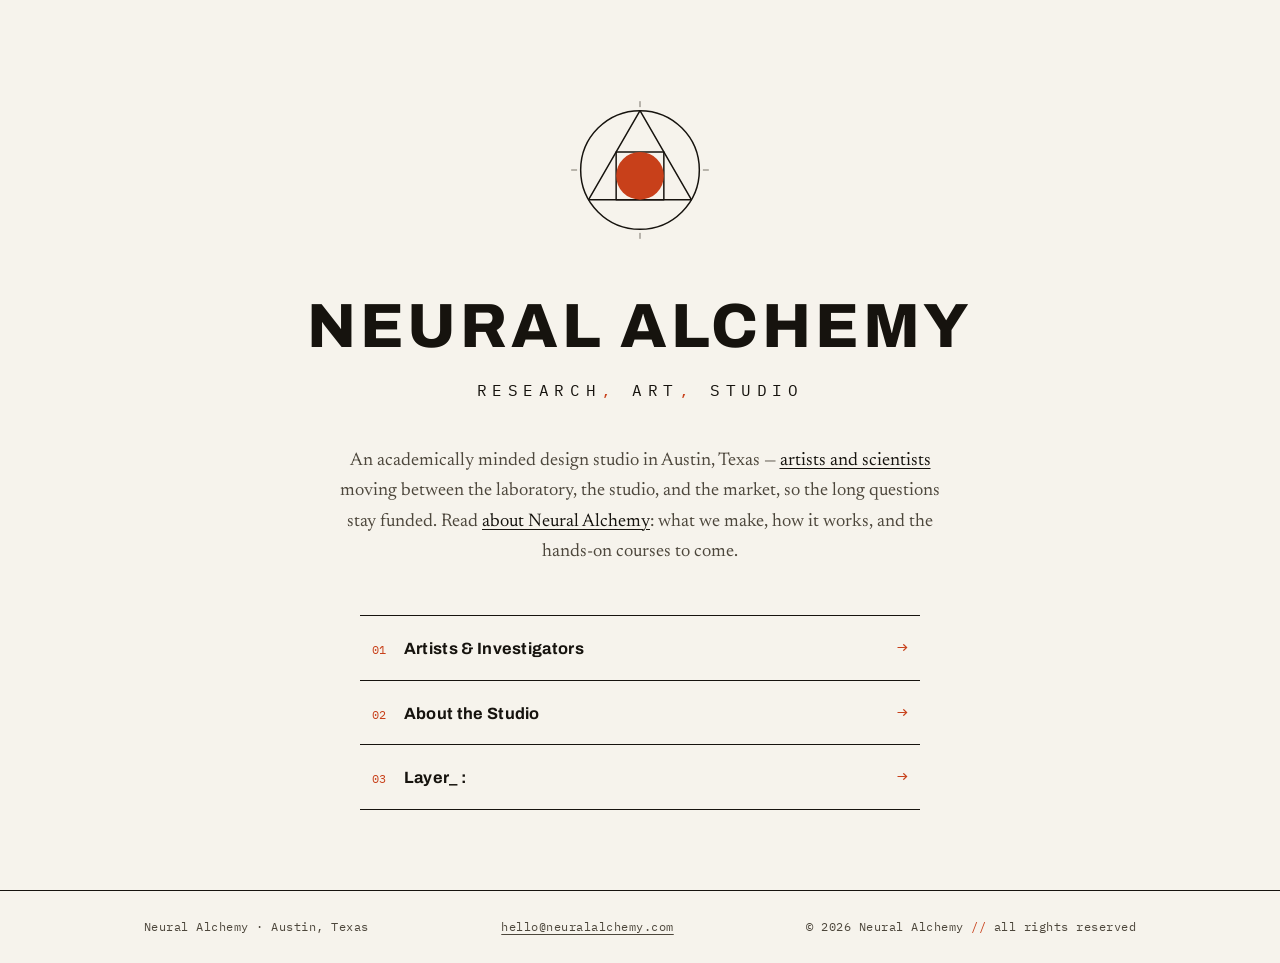
==== index.html @ a2203ccd "Round 2: blurb per critique, 03 Layer_ node, mark explorations page Blurb: scientists for investigat" ====
<!DOCTYPE html>
<html lang="en">
<head>
<meta charset="utf-8">
<meta name="viewport" content="width=device-width, initial-scale=1">
<title>Neural Alchemy — Research, Art, Studio</title>
<meta name="description" content="Neural Alchemy is an academically minded design studio in Austin, Texas. Research, Art, Studio — three primitives, one whole.">
<link rel="preconnect" href="https://fonts.googleapis.com">
<link rel="preconnect" href="https://fonts.gstatic.com" crossorigin>
<link href="https://fonts.googleapis.com/css2?family=Archivo:wght@700;800&family=IBM+Plex+Mono:wght@400;500&family=Newsreader:ital,opsz,wght@0,6..72,400;0,6..72,600;1,6..72,400&display=swap" rel="stylesheet">
<link rel="stylesheet" href="styles.css">
<link rel="icon" href="data:image/svg+xml,%3Csvg xmlns='http://www.w3.org/2000/svg' viewBox='0 0 32 32'%3E%3Crect width='32' height='32' fill='%23f6f3ec'/%3E%3Ccircle cx='16' cy='16' r='11.5' fill='none' stroke='%2316130e' stroke-width='1.8'/%3E%3Cpath d='M16 5 L6.5 21.5 L25.5 21.5 Z' fill='none' stroke='%2316130e' stroke-width='1.8' stroke-linejoin='round'/%3E%3Ccircle cx='16' cy='17.2' r='4' fill='%23c8401a'/%3E%3C/svg%3E">
</head>
<body class="landing">

<main class="wrap landing-hero">

  <svg class="mark" viewBox="0 0 300 300" role="img"
       aria-label="Neural Alchemy mark: a circle, triangle, and square nested in one construction">
    <g stroke="#4d473c" stroke-width="1.25">
      <line x1="150" y1="34"  x2="150" y2="44"/>
      <line x1="150" y1="256" x2="150" y2="266"/>
      <line x1="34"  y1="150" x2="44"  y2="150"/>
      <line x1="256" y1="150" x2="266" y2="150"/>
    </g>
    <g fill="none" stroke="#16130e" stroke-width="2.5" stroke-linejoin="round">
      <circle cx="150" cy="150" r="100"/>
      <path d="M150 50 L63.4 200 L236.6 200 Z"/>
      <rect x="109.8" y="119.6" width="80.4" height="80.4"/>
    </g>
    <circle cx="150" cy="159.8" r="40.2" fill="#c8401a"/>
  </svg>

  <h1>Neural Alchemy</h1>
  <p class="tagline">Research<span class="c">,</span> Art<span class="c">,</span> Studio</p>

  <p class="landing-copy">An academically minded design studio in Austin, Texas —
  <a href="investigators/">artists and scientists</a> moving between the laboratory,
  the studio, and the market, so the long questions stay funded. Read
  <a href="about/">about Neural Alchemy</a>: what we make, how it works, and the
  hands-on courses to come.</p>

  <nav class="index-links" aria-label="Site index">
    <a href="investigators/">
      <span class="num">01</span>
      <span class="label">Artists &amp; Investigators</span>
      <span class="arrow">→</span>
    </a>
    <a href="about/">
      <span class="num">02</span>
      <span class="label">About the Studio</span>
      <span class="arrow">→</span>
    </a>
    <a href="layer/">
      <span class="num">03</span>
      <span class="label">Layer_ :</span>
      <span class="arrow">→</span>
    </a>
  </nav>

</main>

<footer>
  <div class="wrap foot-grid">
    <span>Neural Alchemy · Austin, Texas</span>
    <a href="mailto:hello@neuralalchemy.com">hello@neuralalchemy.com</a>
    <span>© 2026 Neural Alchemy <span class="sig">//</span> all rights reserved</span>
  </div>
</footer>

</body>
</html>
---- styles.css ----
/* Neural Alchemy — Research, Art, Studio
   Three primitives, one whole: circle / triangle / square.
   Paper, ink, one vermilion accent. Grotesque display, serif body, mono labels. */

:root {
  --paper: #f6f3ec;
  --paper-deep: #efeadf;
  --ink: #16130e;
  --ink-soft: #4d473c;
  --rule: #d9d2c2;
  --accent: #c8401a;
  --cobalt: #1f3a93;
  --max: 1040px;
  --serif: "Newsreader", Georgia, "Times New Roman", serif;
  --sans: "Archivo", "Helvetica Neue", Arial, sans-serif;
  --mono: "IBM Plex Mono", "SF Mono", Menlo, monospace;
}

* { margin: 0; padding: 0; box-sizing: border-box; }

html { scroll-behavior: smooth; }

body {
  background: var(--paper);
  color: var(--ink);
  font-family: var(--serif);
  font-size: 1.125rem;
  line-height: 1.65;
  -webkit-font-smoothing: antialiased;
  min-height: 100vh;
  display: flex;
  flex-direction: column;
}

main { flex: 1; }

.wrap {
  max-width: var(--max);
  margin: 0 auto;
  padding-inline: 1.5rem;
  width: 100%;
}

a { color: inherit; text-decoration-thickness: 1px; text-underline-offset: 3px; }
a:hover { color: var(--accent); }

::selection { background: var(--accent); color: var(--paper); }

/* ---------- header (interior pages) ---------- */

header { border-bottom: 1px solid var(--ink); }

.masthead {
  display: flex;
  align-items: center;
  justify-content: space-between;
  gap: 1rem;
  padding-block: 1rem;
  flex-wrap: wrap;
}

.wordmark {
  font-family: var(--sans);
  font-weight: 800;
  font-size: 1rem;
  letter-spacing: 0.16em;
  text-transform: uppercase;
  text-decoration: none;
  display: inline-flex;
  align-items: center;
  gap: 0.6rem;
}

.wordmark svg { width: 20px; height: 20px; display: block; }

nav.site {
  font-family: var(--mono);
  font-size: 0.8rem;
  letter-spacing: 0.06em;
  display: flex;
  gap: 1.75rem;
}

nav.site a { text-decoration: none; }

/* ---------- landing ---------- */

.landing-hero {
  display: flex;
  flex-direction: column;
  align-items: center;
  text-align: center;
  padding-block: clamp(3rem, 9vh, 6rem) 3rem;
}

.mark {
  width: clamp(130px, 20vw, 178px);
  height: auto;
  display: block;
}

.landing-hero h1 {
  font-family: var(--sans);
  font-weight: 800;
  font-size: clamp(2.3rem, 6.5vw, 3.9rem);
  letter-spacing: 0.06em;
  text-transform: uppercase;
  line-height: 1.05;
  margin-top: 2.2rem;
}

.tagline {
  font-family: var(--mono);
  font-size: clamp(0.85rem, 2vw, 1.02rem);
  letter-spacing: 0.34em;
  text-transform: uppercase;
  color: var(--ink);
  margin-top: 1.1rem;
}

.tagline .c { color: var(--accent); }

.landing-copy {
  max-width: 33em;
  margin-top: 2.6rem;
  font-size: 1.15rem;
  color: var(--ink-soft);
  text-wrap: pretty;
}

.landing-copy a { color: var(--ink); }
.landing-copy a:hover { color: var(--accent); }

/* ---------- index links ---------- */

.index-links {
  width: min(560px, 100%);
  margin-top: 3rem;
  border-top: 1px solid var(--ink);
}

.index-links a {
  display: flex;
  align-items: baseline;
  gap: 1.1rem;
  padding: 1.05rem 0.75rem;
  border-bottom: 1px solid var(--ink);
  text-decoration: none;
  text-align: left;
}

.index-links a:hover { background: var(--paper-deep); }

.index-links .num {
  font-family: var(--mono);
  font-size: 0.75rem;
  color: var(--accent);
}

.index-links .label {
  font-family: var(--sans);
  font-weight: 700;
  font-size: 1.02rem;
  letter-spacing: 0.02em;
  flex: 1;
}

.index-links .hint {
  font-family: var(--mono);
  font-size: 0.72rem;
  color: var(--ink-soft);
  letter-spacing: 0.08em;
  text-transform: uppercase;
}

.index-links .arrow { font-family: var(--mono); color: var(--accent); }

/* ---------- interior pages ---------- */

.kicker {
  font-family: var(--mono);
  font-size: 0.8rem;
  letter-spacing: 0.12em;
  text-transform: uppercase;
  color: var(--ink-soft);
}

.kicker b { color: var(--accent); font-weight: 500; }

.page-title { padding-block: 3.2rem 2.4rem; border-bottom: 1px solid var(--ink); }

.page-title h1 {
  font-family: var(--sans);
  font-weight: 800;
  font-size: clamp(2rem, 4.5vw, 3.1rem);
  line-height: 1.06;
  letter-spacing: -0.01em;
  margin-top: 0.9rem;
}

.page-title .sub {
  font-family: var(--mono);
  font-size: 0.75rem;
  letter-spacing: 0.1em;
  text-transform: uppercase;
  color: var(--ink-soft);
  margin-top: 0.9rem;
}

.crumb {
  font-family: var(--mono);
  font-size: 0.78rem;
  padding-top: 1.4rem;
  display: inline-block;
}

/* rows: label | body */

.cv-row {
  display: grid;
  grid-template-columns: minmax(0, 4fr) minmax(0, 8fr);
  gap: 2rem;
  padding-block: 2rem;
  border-bottom: 1px solid var(--rule);
}

.cv-row:last-of-type { border-bottom: none; }

.cv-label {
  font-family: var(--mono);
  font-size: 0.78rem;
  letter-spacing: 0.12em;
  text-transform: uppercase;
  color: var(--accent);
  padding-top: 0.35rem;
}

.cv-body { max-width: 40em; color: var(--ink-soft); }
.cv-body p + p { margin-top: 1rem; }
.cv-body strong { color: var(--ink); font-weight: 600; }

.pursuit {
  font-size: clamp(1.2rem, 2.2vw, 1.5rem);
  line-height: 1.5;
  font-style: italic;
  color: var(--ink);
}

.pursuit em { color: var(--accent); font-style: inherit; }

/* topic chips (About → Learning) */

.topics {
  list-style: none;
  display: flex;
  flex-wrap: wrap;
  gap: 0.5rem;
  margin-top: 1.1rem;
}

.topics li {
  font-family: var(--mono);
  font-size: 0.75rem;
  letter-spacing: 0.05em;
  border: 1px solid var(--ink);
  padding: 0.35rem 0.7rem;
  color: var(--ink);
  background: var(--paper);
}

/* ---------- people ---------- */

.person {
  display: grid;
  grid-template-columns: minmax(0, 5fr) minmax(0, 7fr);
  gap: 2rem;
  border-bottom: 1px solid var(--rule);
  padding-block: 1.8rem;
}

.person-name {
  font-family: var(--sans);
  font-weight: 800;
  font-size: 1.45rem;
  letter-spacing: -0.01em;
  line-height: 1.15;
}

.person-name a { text-decoration: none; }
.person-name a:hover { color: var(--accent); }

.person-role {
  font-family: var(--mono);
  font-size: 0.75rem;
  letter-spacing: 0.1em;
  text-transform: uppercase;
  color: var(--ink-soft);
  margin-top: 0.5rem;
}

.person-blurb { color: var(--ink-soft); max-width: 36em; font-size: 1.05rem; }

.person-link {
  font-family: var(--mono);
  font-size: 0.8rem;
  display: inline-block;
  margin-top: 0.9rem;
}

.vacancy {
  padding-block: 1.5rem 0.5rem;
  font-family: var(--mono);
  font-size: 0.8rem;
  color: var(--ink-soft);
  letter-spacing: 0.04em;
}

.note {
  font-family: var(--mono);
  font-size: 0.8rem;
  letter-spacing: 0.06em;
  color: var(--ink-soft);
  border: 1px dashed var(--rule);
  padding: 0.9rem 1.1rem;
  margin-top: 1.6rem;
  display: inline-block;
}

/* ---------- footer ---------- */

footer { border-top: 1px solid var(--ink); margin-top: 3rem; }

.foot-grid {
  display: flex;
  justify-content: space-between;
  gap: 1.5rem;
  flex-wrap: wrap;
  font-family: var(--mono);
  font-size: 0.78rem;
  color: var(--ink-soft);
  letter-spacing: 0.04em;
  padding-block: 1.6rem;
}

.foot-grid .sig { color: var(--accent); }

.landing footer { margin-top: 2rem; }

/* ---------- responsive ---------- */

@media (max-width: 720px) {
  .person, .cv-row { grid-template-columns: 1fr; gap: 0.8rem; }
  nav.site { gap: 1.1rem; }
  .index-links .hint { display: none; }
}
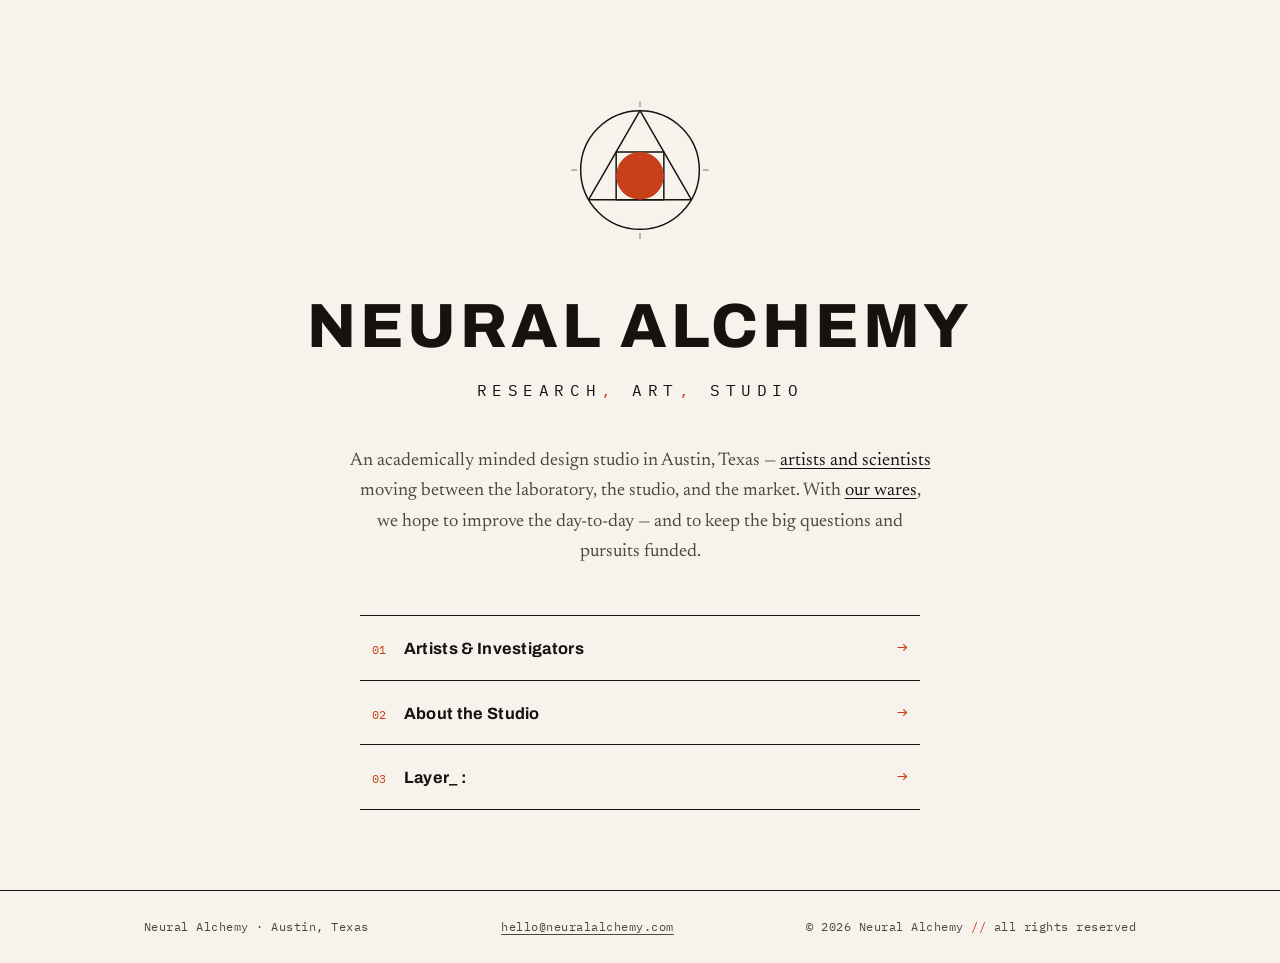
==== commit 458c88b7: "Landing blurb: Chris's wares/big-questions text, lightly edited; mark R4.1-2 superseded Co-Authored-" ====
--- a/index.html
+++ b/index.html
@@ -4,7 +4,7 @@
 <meta charset="utf-8">
 <meta name="viewport" content="width=device-width, initial-scale=1">
 <title>Neural Alchemy — Research, Art, Studio</title>
-<meta name="description" content="Neural Alchemy is an academically minded design studio in Austin, Texas. Research, Art, Studio — three primitives, one whole.">
+<meta name="description" content="Neural Alchemy is an academically minded design studio in Austin, Texas — artists and scientists moving between the laboratory, the studio, and the market. Research, Art, Studio.">
 <link rel="preconnect" href="https://fonts.googleapis.com">
 <link rel="preconnect" href="https://fonts.gstatic.com" crossorigin>
 <link href="https://fonts.googleapis.com/css2?family=Archivo:wght@700;800&family=IBM+Plex+Mono:wght@400;500&family=Newsreader:ital,opsz,wght@0,6..72,400;0,6..72,600;1,6..72,400&display=swap" rel="stylesheet">
@@ -36,9 +36,8 @@
 
   <p class="landing-copy">An academically minded design studio in Austin, Texas —
   <a href="investigators/">artists and scientists</a> moving between the laboratory,
-  the studio, and the market, so the long questions stay funded. Read
-  <a href="about/">about Neural Alchemy</a>: what we make, how it works, and the
-  hands-on courses to come.</p>
+  the studio, and the market. With <a href="about/">our wares</a>, we hope to improve
+  the day-to-day — and to keep the big questions and pursuits funded.</p>
 
   <nav class="index-links" aria-label="Site index">
     <a href="investigators/">
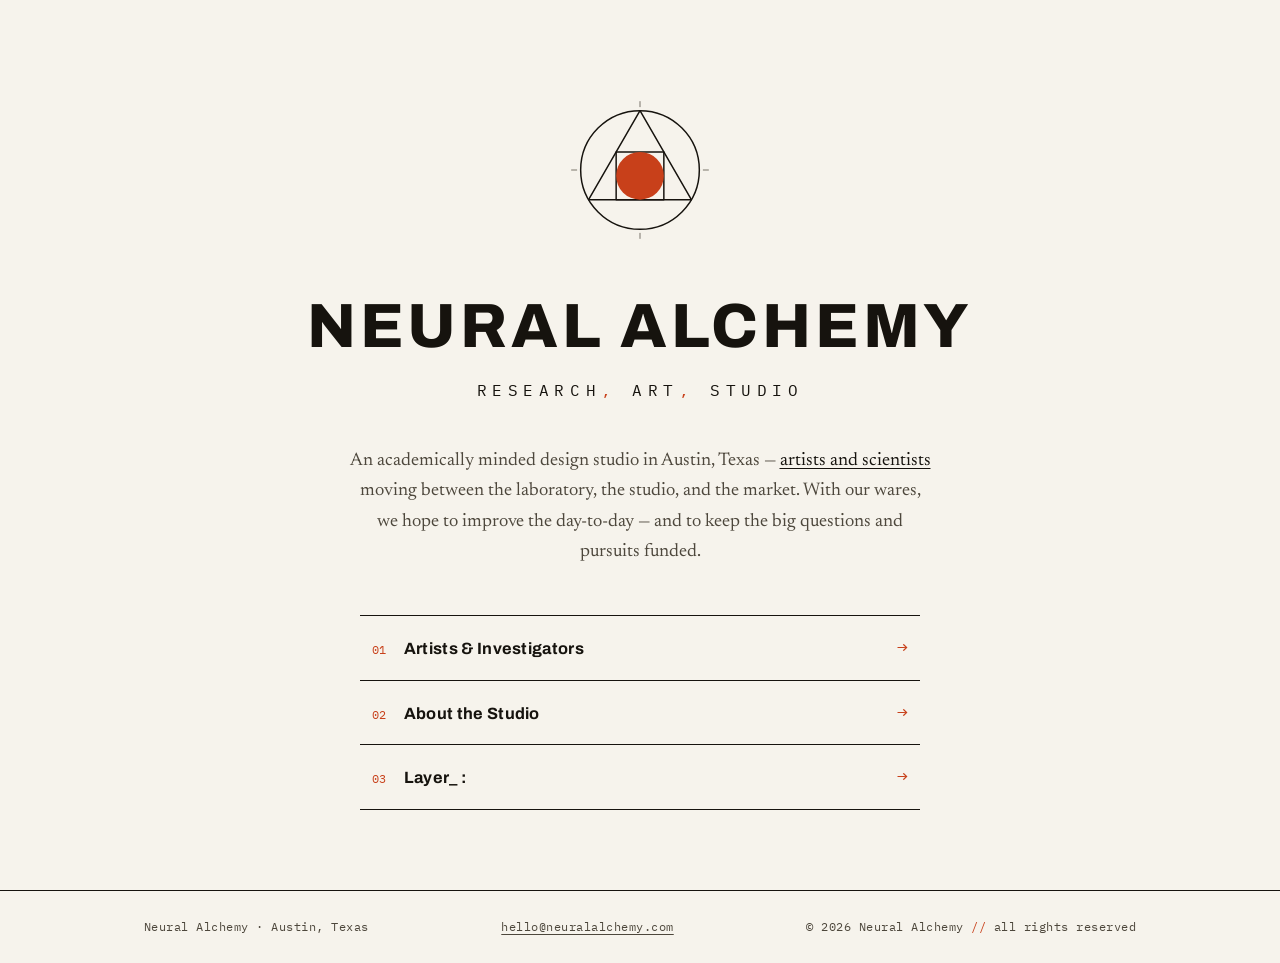
==== commit 9bc7c216: "Layer_ revealed: photo/science zine series with laminar structure; wares de-linked Layer_V flagship " ====
--- a/index.html
+++ b/index.html
@@ -36,7 +36,7 @@
 
   <p class="landing-copy">An academically minded design studio in Austin, Texas —
   <a href="investigators/">artists and scientists</a> moving between the laboratory,
-  the studio, and the market. With <a href="about/">our wares</a>, we hope to improve
+  the studio, and the market. With our wares, we hope to improve
   the day-to-day — and to keep the big questions and pursuits funded.</p>
 
   <nav class="index-links" aria-label="Site index">
--- a/styles.css
+++ b/styles.css
@@ -73,6 +73,10 @@
 
 .wordmark svg { width: 20px; height: 20px; display: block; }
 
+.slash { color: var(--accent); }
+
+.person-role.informal { text-transform: none; letter-spacing: 0.04em; }
+
 nav.site {
   font-family: var(--mono);
   font-size: 0.8rem;
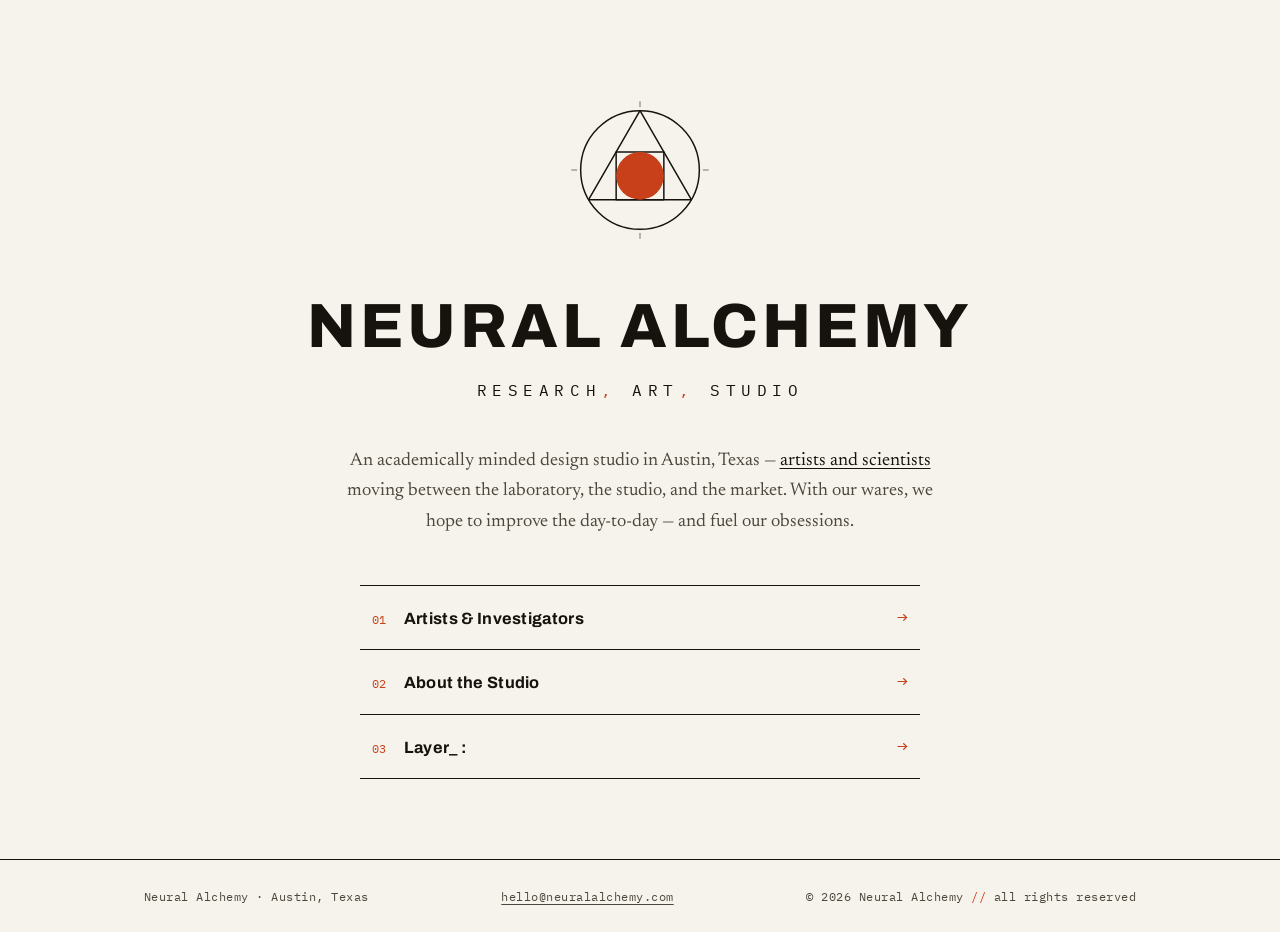
==== commit 2ea70265: "Landing blurb: fuel our obsessions Co-Authored-By: Claude Fable 5 <noreply@anthropic.com>" ====
--- a/index.html
+++ b/index.html
@@ -37,7 +37,7 @@
   <p class="landing-copy">An academically minded design studio in Austin, Texas —
   <a href="investigators/">artists and scientists</a> moving between the laboratory,
   the studio, and the market. With our wares, we hope to improve
-  the day-to-day — and to keep the big questions and pursuits funded.</p>
+  the day-to-day — and fuel our obsessions.</p>
 
   <nav class="index-links" aria-label="Site index">
     <a href="investigators/">
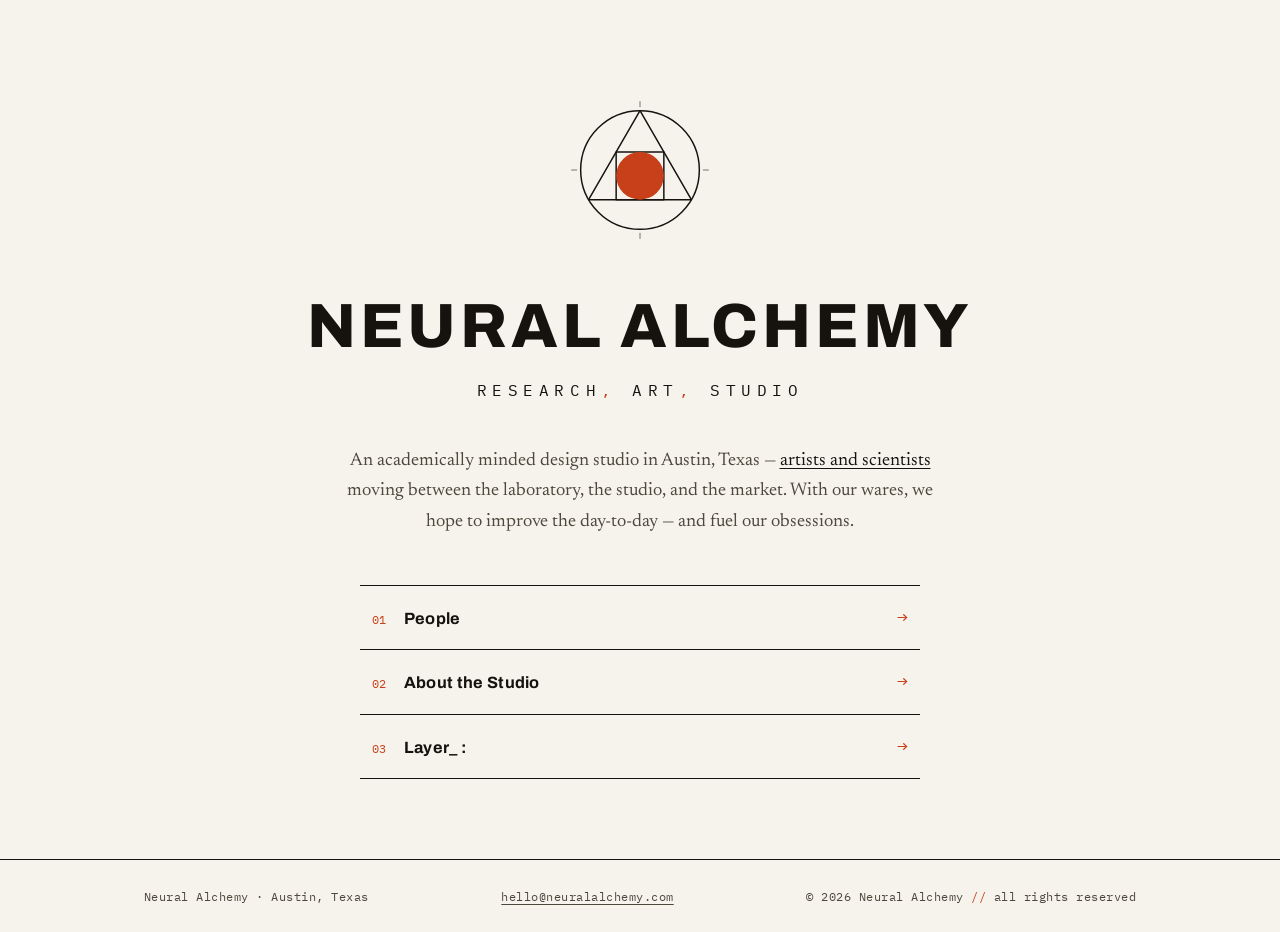
==== commit be17797a: "Update index.html" ====
--- a/index.html
+++ b/index.html
@@ -42,7 +42,7 @@
   <nav class="index-links" aria-label="Site index">
     <a href="investigators/">
       <span class="num">01</span>
-      <span class="label">Artists &amp; Investigators</span>
+      <span class="label">People</span>
       <span class="arrow">→</span>
     </a>
     <a href="about/">
@@ -50,7 +50,7 @@
       <span class="label">About the Studio</span>
       <span class="arrow">→</span>
     </a>
-    <a href="layer/">
+    <a hidden href="layer/">
       <span class="num">03</span>
       <span class="label">Layer_ :</span>
       <span class="arrow">→</span>
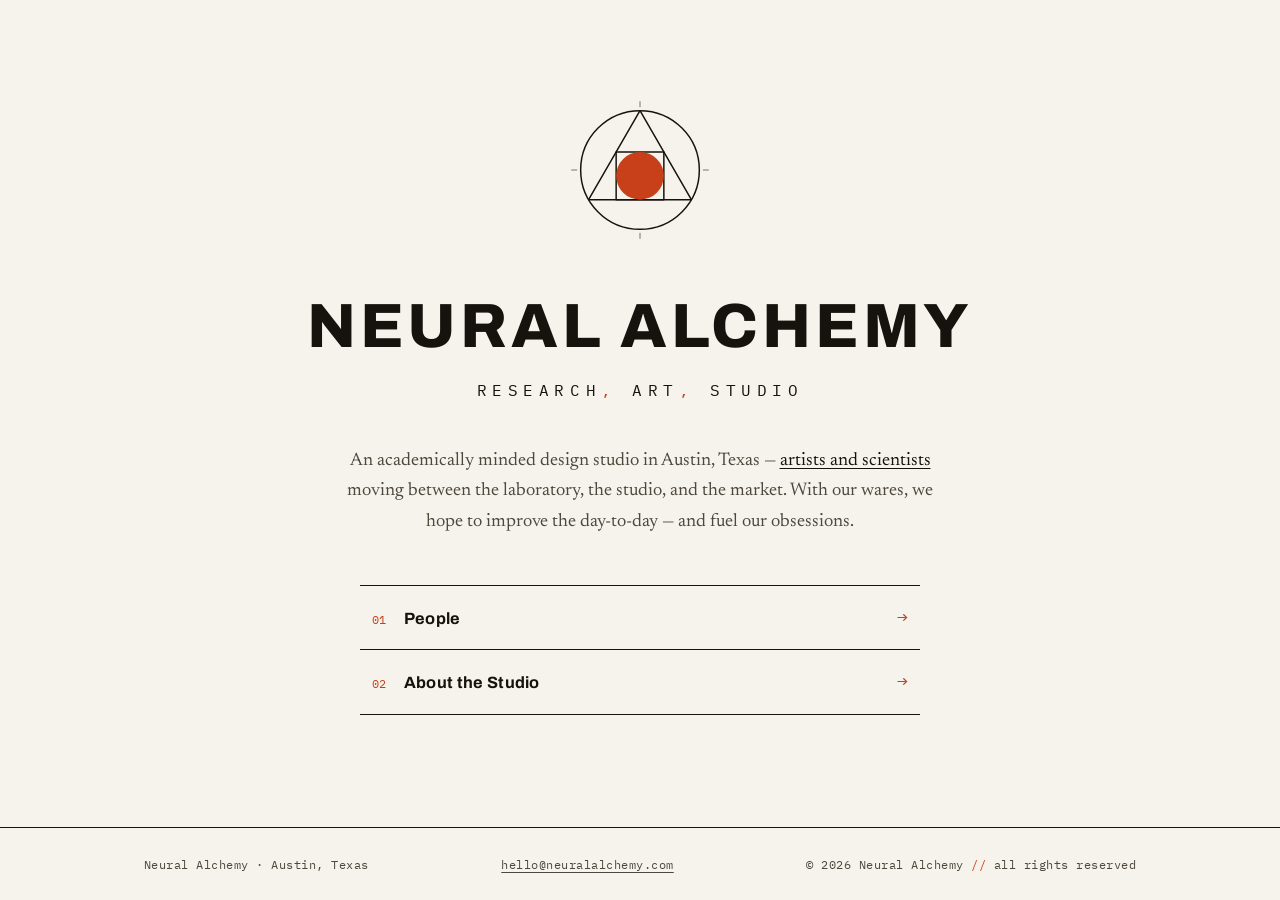
==== commit ca9d0765: "Update index.html" ====
--- a/index.html
+++ b/index.html
@@ -50,11 +50,11 @@
       <span class="label">About the Studio</span>
       <span class="arrow">→</span>
     </a>
-    <a hidden href="layer/">
+<!--     <a href="layer/" hidden>
       <span class="num">03</span>
       <span class="label">Layer_ :</span>
       <span class="arrow">→</span>
-    </a>
+    </a> -->
   </nav>
 
 </main>
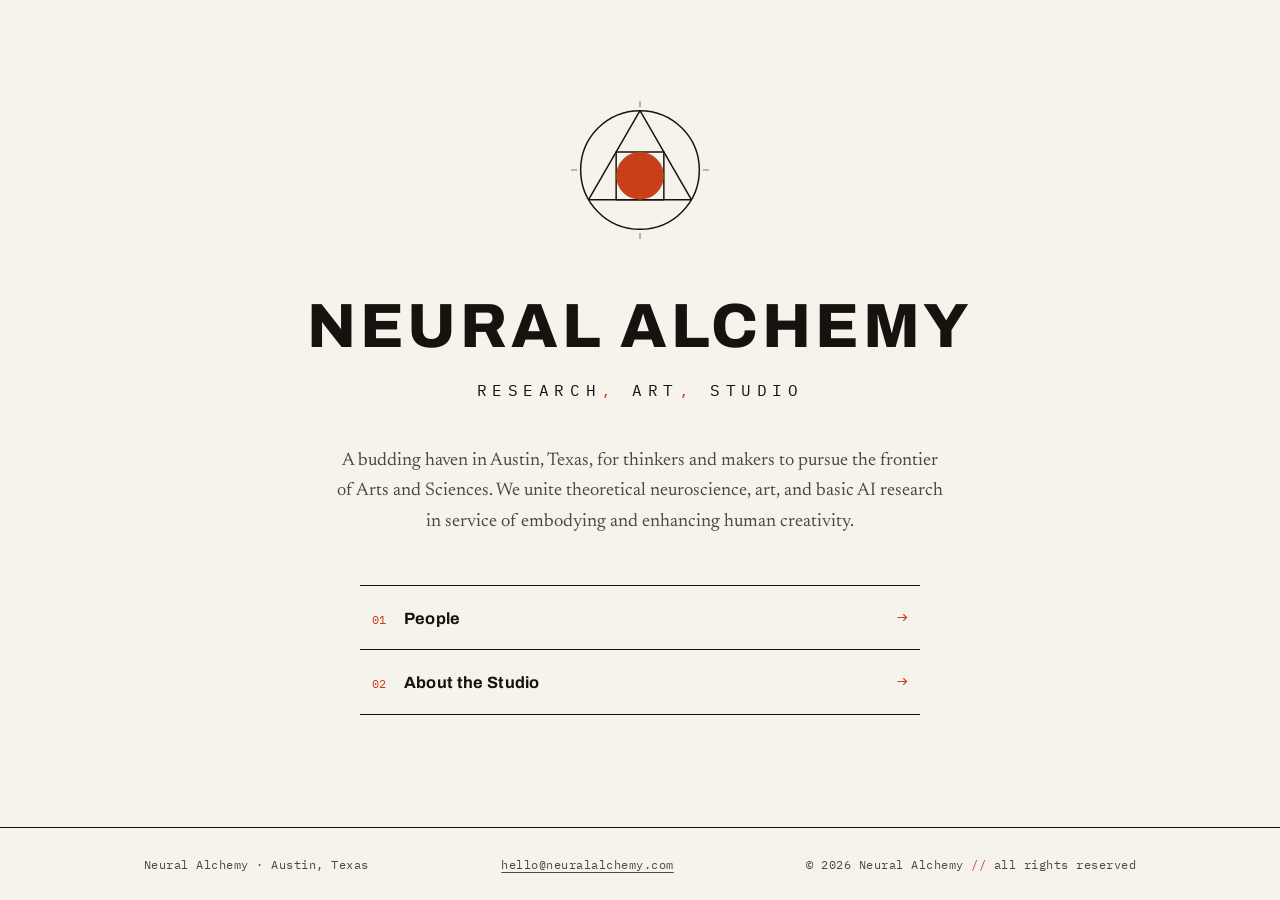
==== commit c5d13ded: "Update index.html" ====
--- a/index.html
+++ b/index.html
@@ -34,10 +34,7 @@
   <h1>Neural Alchemy</h1>
   <p class="tagline">Research<span class="c">,</span> Art<span class="c">,</span> Studio</p>
 
-  <p class="landing-copy">An academically minded design studio in Austin, Texas —
-  <a href="investigators/">artists and scientists</a> moving between the laboratory,
-  the studio, and the market. With our wares, we hope to improve
-  the day-to-day — and fuel our obsessions.</p>
+  <p class="landing-copy">A budding haven in Austin, Texas, for thinkers and makers to pursue the frontier of Arts and Sciences. We unite theoretical neuroscience, art, and basic AI research in service of embodying and enhancing human creativity.</p>
 
   <nav class="index-links" aria-label="Site index">
     <a href="investigators/">
